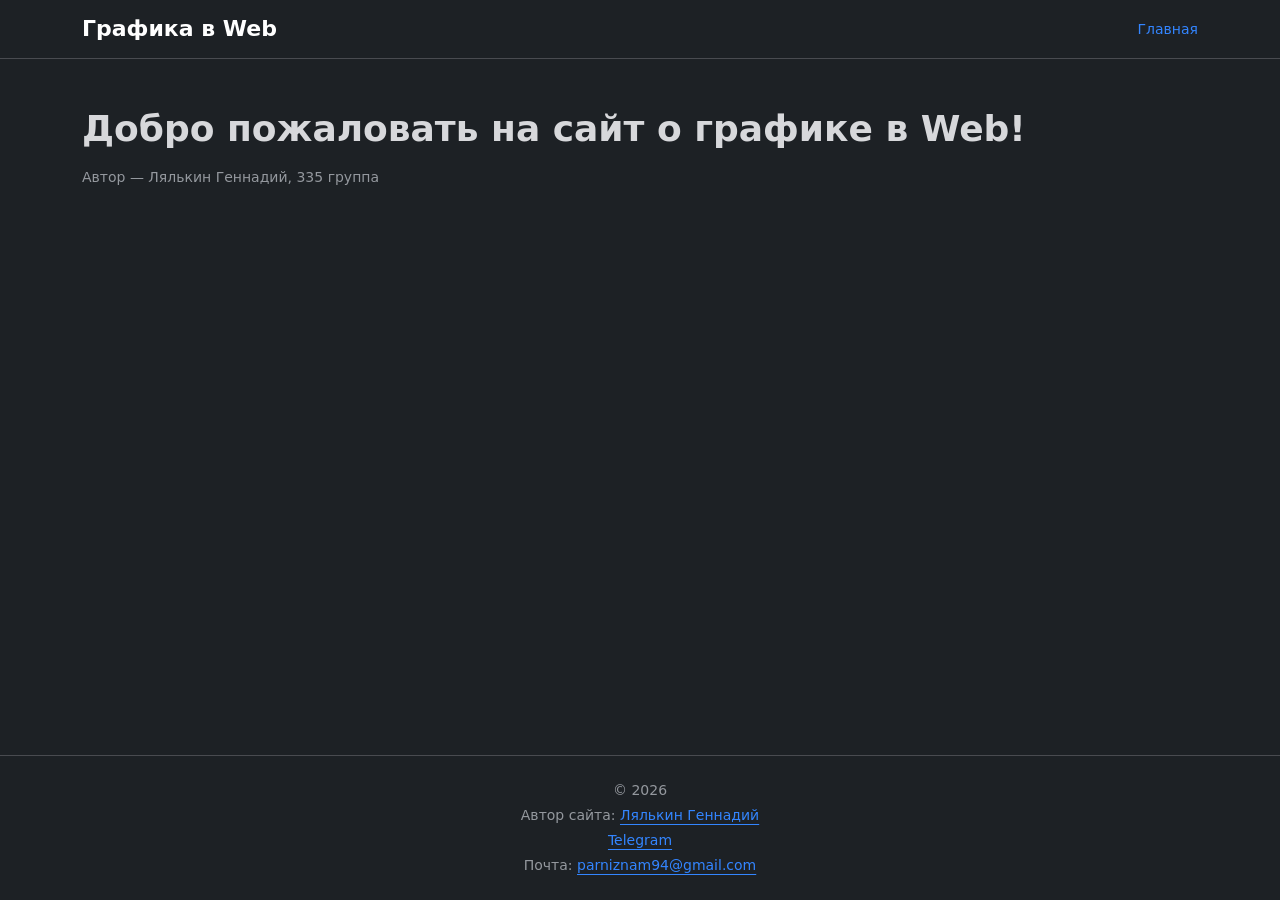
==== index.html @ 8d39fd08 "Создан index.html, подключен CSS-фреймворк Halfmoon, подготовлена база для сайта" ====
<!DOCTYPE html>
<html lang="ru" data-bs-theme="dark">
<head>
    <meta charset="UTF-8">
    <meta name="viewport" content="width=device-width, initial-scale=1">
    <title>Графика в Web — учебный проект</title>
    <link rel="stylesheet" href="./styles/halfmoon.min.css">
</head>
<body class="d-flex flex-column min-vh-100">
    <header class="py-3 border-bottom">
        <div class="container d-flex justify-content-between align-items-center">
            <a href="./index.html" class="h4 text-decoration-none text-body-emphasis mb-0">
                Графика в Web
            </a>
            <nav class="d-flex gap-3">
                <a href="./index.html" class="link-primary text-decoration-none">Главная</a>
            </nav>
        </div>
    </header>

    <main class="container py-5 flex-grow-1">
        <h1 class="mb-3">Добро пожаловать на сайт о графике в Web!</h1>
        <p class="text-body-secondary mb-0">Автор — Лялькин Геннадий, 335 группа</p>
    </main>

    <footer class="py-4 border-top">
        <address class="container text-center text-body-secondary mb-0">
            <p class="mb-1">© 2026</p>
            <p class="mb-1">Автор сайта: <a rel="author noopener" href="https://vk.ru/g.lyalkin/" target="_blank" class="link-primary">Лялькин Геннадий</a></p>
            <p class="mb-1"><a rel="me noopener" href="https://t.me/ReAPeR_228" target="_blank" class="link-primary">Telegram</a></p>
            <p class="mb-0">Почта: <a href="mailto:parniznam94@gmail.com" class="link-primary">parniznam94@gmail.com</a></p>
        </address>
    </footer>
</body>
</html>
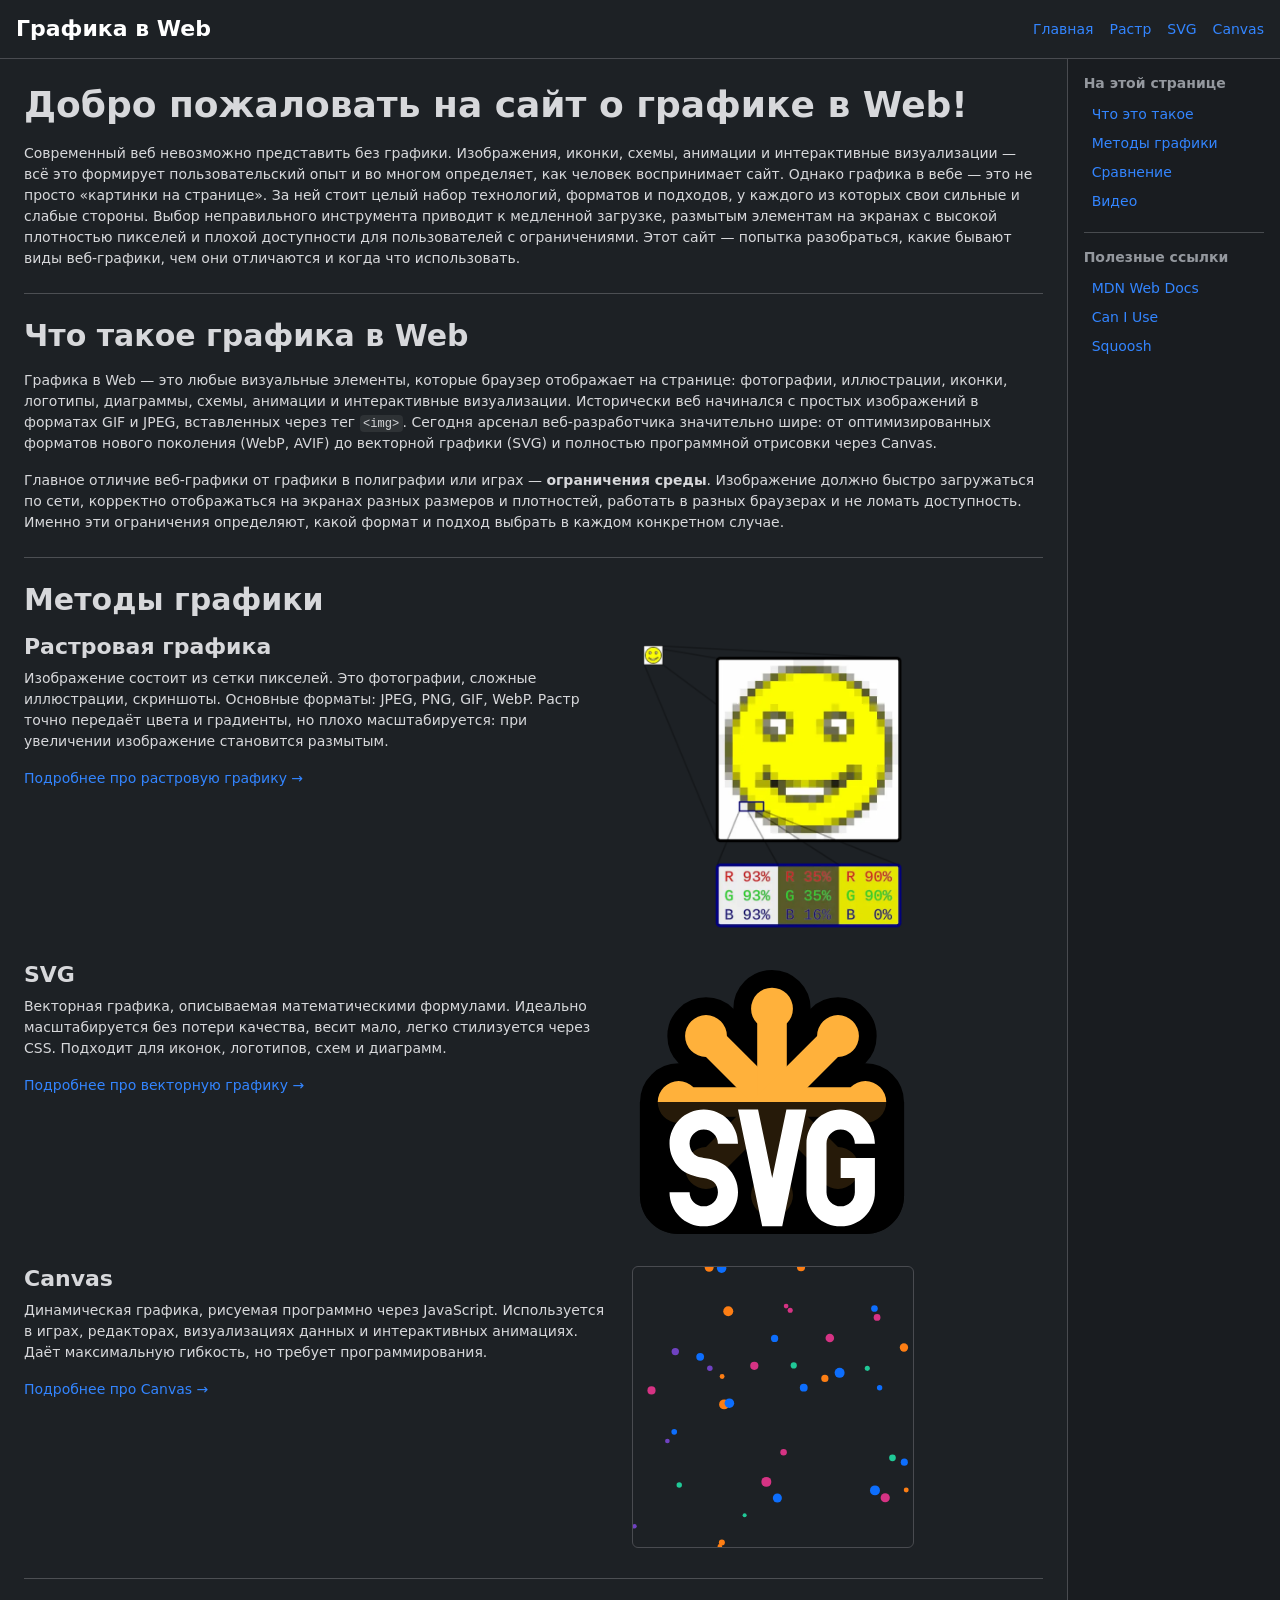
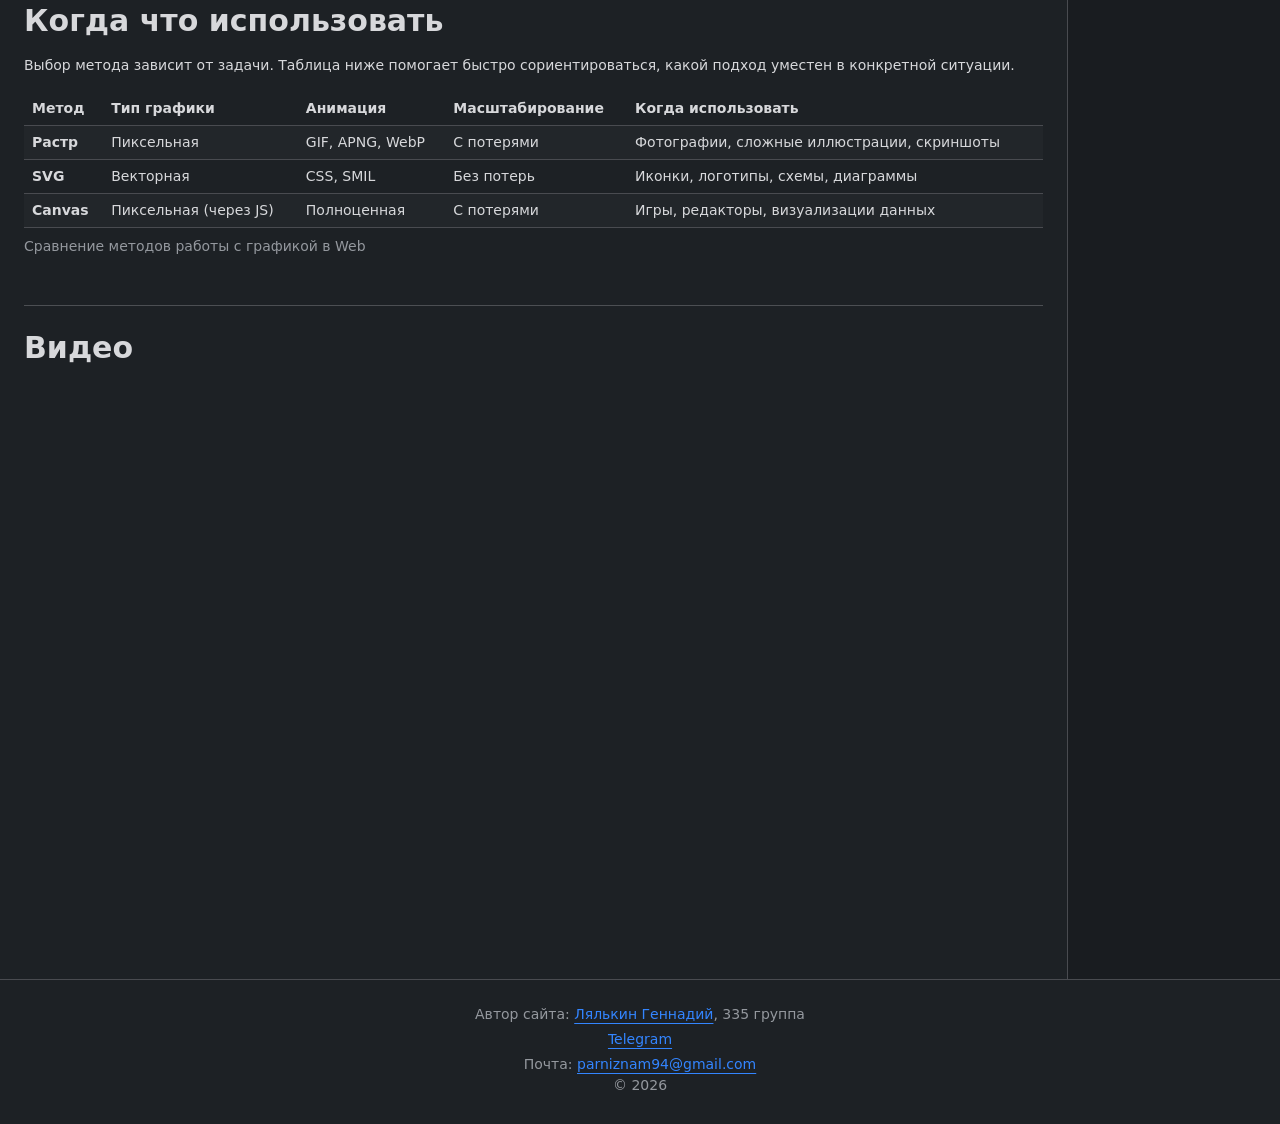
==== commit a94f167b: "Проработал index.html, подтянул custom.css и сделал анимацию на Canvas" ====
--- a/index.html
+++ b/index.html
@@ -5,31 +5,194 @@
     <meta name="viewport" content="width=device-width, initial-scale=1">
     <title>Графика в Web — учебный проект</title>
     <link rel="stylesheet" href="./styles/halfmoon.min.css">
+    <link rel="stylesheet" href="./styles/custom.css">
 </head>
 <body class="d-flex flex-column min-vh-100">
     <header class="py-3 border-bottom">
-        <div class="container d-flex justify-content-between align-items-center">
+        <div class="container-fluid d-flex justify-content-between align-items-center px-3">
             <a href="./index.html" class="h4 text-decoration-none text-body-emphasis mb-0">
                 Графика в Web
             </a>
-            <nav class="d-flex gap-3">
+            <nav class="d-none d-md-flex gap-3">
                 <a href="./index.html" class="link-primary text-decoration-none">Главная</a>
+                <a href="./raster.html" class="link-primary text-decoration-none">Растр</a>
+                <a href="./svg.html" class="link-primary text-decoration-none">SVG</a>
+                <a href="./canvas.html" class="link-primary text-decoration-none">Canvas</a>
             </nav>
+            <button class="btn btn-secondary d-md-none" type="button"
+                    data-bs-toggle="offcanvas" data-bs-target="#mobileNav"
+                    aria-label="Открыть меню">☰</button>
         </div>
     </header>
 
-    <main class="container py-5 flex-grow-1">
-        <h1 class="mb-3">Добро пожаловать на сайт о графике в Web!</h1>
-        <p class="text-body-secondary mb-0">Автор — Лялькин Геннадий, 335 группа</p>
-    </main>
+    <div class="container-fluid flex-grow-1 d-flex flex-column p-0">
+        <div class="row g-0 flex-grow-1">
+
+            <main class="col-12 col-md-9 col-lg-10 py-4 px-4">
+                <h1 class="mb-3">Добро пожаловать на сайт о графике в Web!</h1>
+                <p>Современный веб невозможно представить без графики. Изображения, иконки, схемы, анимации и интерактивные визуализации — всё это формирует пользовательский опыт и во многом определяет, как человек воспринимает сайт. Однако графика в вебе — это не просто «картинки на странице». За ней стоит целый набор технологий, форматов и подходов, у каждого из которых свои сильные и слабые стороны. Выбор неправильного инструмента приводит к медленной загрузке, размытым элементам на экранах с высокой плотностью пикселей и плохой доступности для пользователей с ограничениями. Этот сайт — попытка разобраться, какие бывают виды веб-графики, чем они отличаются и когда что использовать.</p>
+                <hr class="my-4">
+                <h2 id="about" class="mb-3">Что такое графика в Web</h2>
+                <p>Графика в Web — это любые визуальные элементы, которые браузер отображает на странице: фотографии, иллюстрации, иконки, логотипы, диаграммы, схемы, анимации и интерактивные визуализации. Исторически веб начинался с простых изображений в форматах GIF и JPEG, вставленных через тег <code>&lt;img&gt;</code>. Сегодня арсенал веб-разработчика значительно шире: от оптимизированных форматов нового поколения (WebP, AVIF) до векторной графики (SVG) и полностью программной отрисовки через Canvas.</p>
+                <p>Главное отличие веб-графики от графики в полиграфии или играх — <strong>ограничения среды</strong>. Изображение должно быстро загружаться по сети, корректно отображаться на экранах разных размеров и плотностей, работать в разных браузерах и не ломать доступность. Именно эти ограничения определяют, какой формат и подход выбрать в каждом конкретном случае.</p>
+                <hr class="my-4">
+                <h2 id="methods" class="mb-3">Методы графики</h2>
+                <div class="d-flex flex-column gap-4">
+                    <div class="row g-4">
+                        <div class="col-md-7">
+                            <h3 class="h4 mb-2">Растровая графика</h3>
+                            <p class="mb-3">Изображение состоит из сетки пикселей. Это фотографии, сложные иллюстрации, скриншоты. Основные форматы: JPEG, PNG, GIF, WebP. Растр точно передаёт цвета и градиенты, но плохо масштабируется: при увеличении изображение становится размытым.</p>
+                            <a href="./raster.html" class="link-primary text-decoration-none">Подробнее про растровую графику →</a>
+                        </div>
+                        <div class="col-md-5">
+                            <img src="./images/raster-thumb-1280.webp"
+                                 srcset="./images/raster-thumb-640.webp 640w,
+                                         ./images/raster-thumb-1280.webp 1280w"
+                                 sizes="(max-width: 768px) 100vw, 280px"
+                                 alt="Пример растровой графики"
+                                 class="img-fluid rounded"
+                                 style="max-width: 280px;"
+                                 loading="lazy"
+                                 width="1280" height="1392">
+                        </div>
+                    </div>
+                    <div class="row g-4">
+                        <div class="col-md-7">
+                            <h3 class="h4 mb-2">SVG</h3>
+                            <p class="mb-3">Векторная графика, описываемая математическими формулами. Идеально масштабируется без потери качества, весит мало, легко стилизуется через CSS. Подходит для иконок, логотипов, схем и диаграмм.</p>
+                            <a href="./svg.html" class="link-primary text-decoration-none">Подробнее про векторную графику →</a>
+                        </div>
+                        <div class="col-md-5">
+                            <img src="./images/svg-thumb.svg"
+                             alt="Пример SVG-графики"
+                             class="img-fluid"
+                             style="max-width: 280px;"
+                             loading="lazy"
+                             width="300" height="300">
+                        </div>
+                    </div>
+                    <div class="row g-4">
+                        <div class="col-md-7">
+                            <h3 class="h4 mb-2">Canvas</h3>
+                            <p class="mb-3">Динамическая графика, рисуемая программно через JavaScript. Используется в играх, редакторах, визуализациях данных и интерактивных анимациях. Даёт максимальную гибкость, но требует программирования.</p>
+                            <a href="./canvas.html" class="link-primary text-decoration-none">Подробнее про Canvas →</a>
+                        </div>
+                        <div class="col-md-5">
+                            <canvas id="canvasDemo" width="280" height="280" class="rounded border"></canvas>
+                        </div>
+                    </div>
+                </div>
+                <hr class="my-4">
+                <h2 id="comparison" class="mb-3">Когда что использовать</h2>
+                <p>Выбор метода зависит от задачи. Таблица ниже помогает быстро сориентироваться, какой подход уместен в конкретной ситуации.</p>
+                <div class="table-responsive">
+                    <table class="table table-striped table-hover align-middle">
+                        <caption>Сравнение методов работы с графикой в Web</caption>
+                        <thead>
+                            <tr>
+                                <th scope="col">Метод</th>
+                                <th scope="col">Тип графики</th>
+                                <th scope="col">Анимация</th>
+                                <th scope="col">Масштабирование</th>
+                                <th scope="col">Когда использовать</th>
+                            </tr>
+                        </thead>
+                        <tbody>
+                            <tr>
+                                <th scope="row">Растр</th>
+                                <td>Пиксельная</td>
+                                <td>GIF, APNG, WebP</td>
+                                <td>С потерями</td>
+                                <td>Фотографии, сложные иллюстрации, скриншоты</td>
+                            </tr>
+                            <tr>
+                                <th scope="row">SVG</th>
+                                <td>Векторная</td>
+                                <td>CSS, SMIL</td>
+                                <td>Без потерь</td>
+                                <td>Иконки, логотипы, схемы, диаграммы</td>
+                            </tr>
+                            <tr>
+                                <th scope="row">Canvas</th>
+                                <td>Пиксельная (через JS)</td>
+                                <td>Полноценная</td>
+                                <td>С потерями</td>
+                                <td>Игры, редакторы, визуализации данных</td>
+                            </tr>
+                        </tbody>
+                    </table>
+                </div>
+                <hr class="my-4">
+                <h2 id="video" class="mb-3">Видео</h2>
+                <div class="ratio ratio-16x9">
+                    <iframe src="https://rutube.ru/play/embed/f599ffce4bc2fd7207452500a7800786/?skinColor=000000"
+                            title="Видео о графике в Web"
+                            allow="clipboard-write; autoplay"
+                            allowfullscreen
+                            loading="lazy"></iframe>
+                </div>
+            </main>
+
+            <aside class="col-md-3 col-lg-2 bg-body-tertiary border-start d-none d-md-block">
+                <div class="position-sticky top-0 p-3">
+                    <nav class="nav flex-column">
+                        <h6 class="text-body-secondary mb-2">На этой странице</h6>
+                        <a class="nav-link" href="#about">Что это такое</a>
+                        <a class="nav-link" href="#methods">Методы графики</a>
+                        <a class="nav-link" href="#comparison">Сравнение</a>
+                        <a class="nav-link" href="#video">Видео</a>
+                    </nav>
+
+                    <hr class="my-3">
+
+                    <h6 class="text-body-secondary mb-2">Полезные ссылки</h6>
+                    <ul class="nav flex-column">
+                        <li><a class="nav-link" href="https://developer.mozilla.org/ru/docs/Web" target="_blank" rel="noopener">MDN Web Docs</a></li>
+                        <li><a class="nav-link" href="https://caniuse.com" target="_blank" rel="noopener">Can I Use</a></li>
+                        <li><a class="nav-link" href="https://squoosh.app" target="_blank" rel="noopener">Squoosh</a></li>
+                    </ul>
+                </div>
+            </aside>
+
+        </div>
+    </div>
 
     <footer class="py-4 border-top">
         <address class="container text-center text-body-secondary mb-0">
-            <p class="mb-1">© 2026</p>
-            <p class="mb-1">Автор сайта: <a rel="author noopener" href="https://vk.ru/g.lyalkin/" target="_blank" class="link-primary">Лялькин Геннадий</a></p>
+            <p class="mb-1">Автор сайта: <a rel="author noopener" href="https://vk.ru/g.lyalkin/" target="_blank" class="link-primary">Лялькин Геннадий</a>, 335 группа</p>
             <p class="mb-1"><a rel="me noopener" href="https://t.me/ReAPeR_228" target="_blank" class="link-primary">Telegram</a></p>
             <p class="mb-0">Почта: <a href="mailto:parniznam94@gmail.com" class="link-primary">parniznam94@gmail.com</a></p>
+            <p class="mb-1">© 2026</p>
         </address>
     </footer>
+
+    <div class="offcanvas offcanvas-start" tabindex="-1" id="mobileNav">
+        <div class="offcanvas-header">
+            <h5 class="offcanvas-title">Меню</h5>
+            <button type="button" class="btn-close" data-bs-dismiss="offcanvas" aria-label="Закрыть"></button>
+        </div>
+        <div class="offcanvas-body">
+            <nav class="nav flex-column">
+                <h6 class="text-body-secondary mb-2">Разделы</h6>
+                <a class="nav-link active" href="./index.html">Главная</a>
+                <a class="nav-link" href="./raster.html">Растр</a>
+                <a class="nav-link" href="./svg.html">SVG</a>
+                <a class="nav-link" href="./canvas.html">Canvas</a>
+            </nav>
+
+            <hr class="my-3">
+
+            <nav class="nav flex-column">
+                <h6 class="text-body-secondary mb-2">На этой странице</h6>
+                <a class="nav-link" href="#about" data-bs-dismiss="offcanvas">Что это такое</a>
+                <a class="nav-link" href="#methods" data-bs-dismiss="offcanvas">Методы графики</a>
+                <a class="nav-link" href="#comparison" data-bs-dismiss="offcanvas">Сравнение</a>
+                <a class="nav-link" href="#video" data-bs-dismiss="offcanvas">Видео</a>
+            </nav>
+        </div>
+    </div>
+
+    <script src="./scripts/bootstrap.bundle.min.js"></script>
+    <script src="./scripts/canvas-demo.min.js"></script>
 </body>
 </html>
--- a/styles/custom.css
+++ b/styles/custom.css
@@ -0,0 +1,7 @@
+html {
+    scroll-behavior: smooth;
+}
+
+h2[id] {
+    scroll-margin-top: 20px;
+}
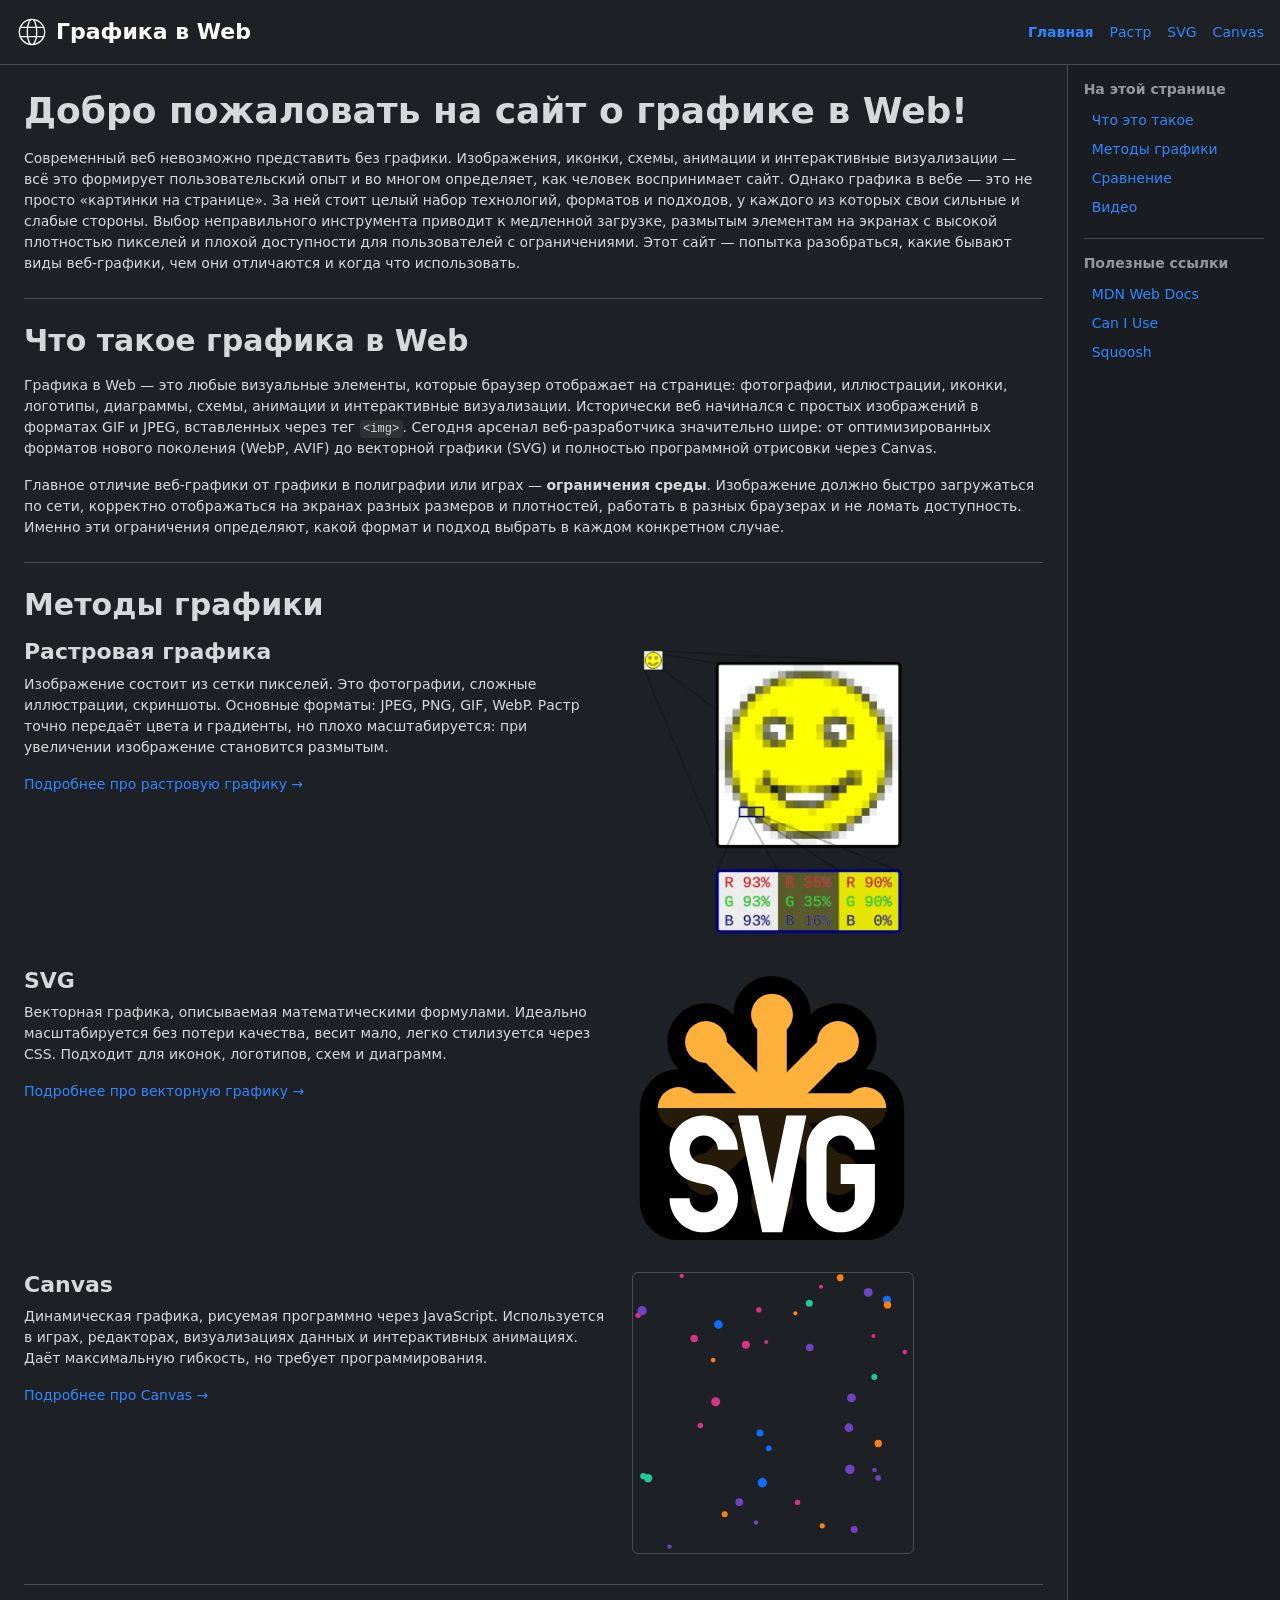
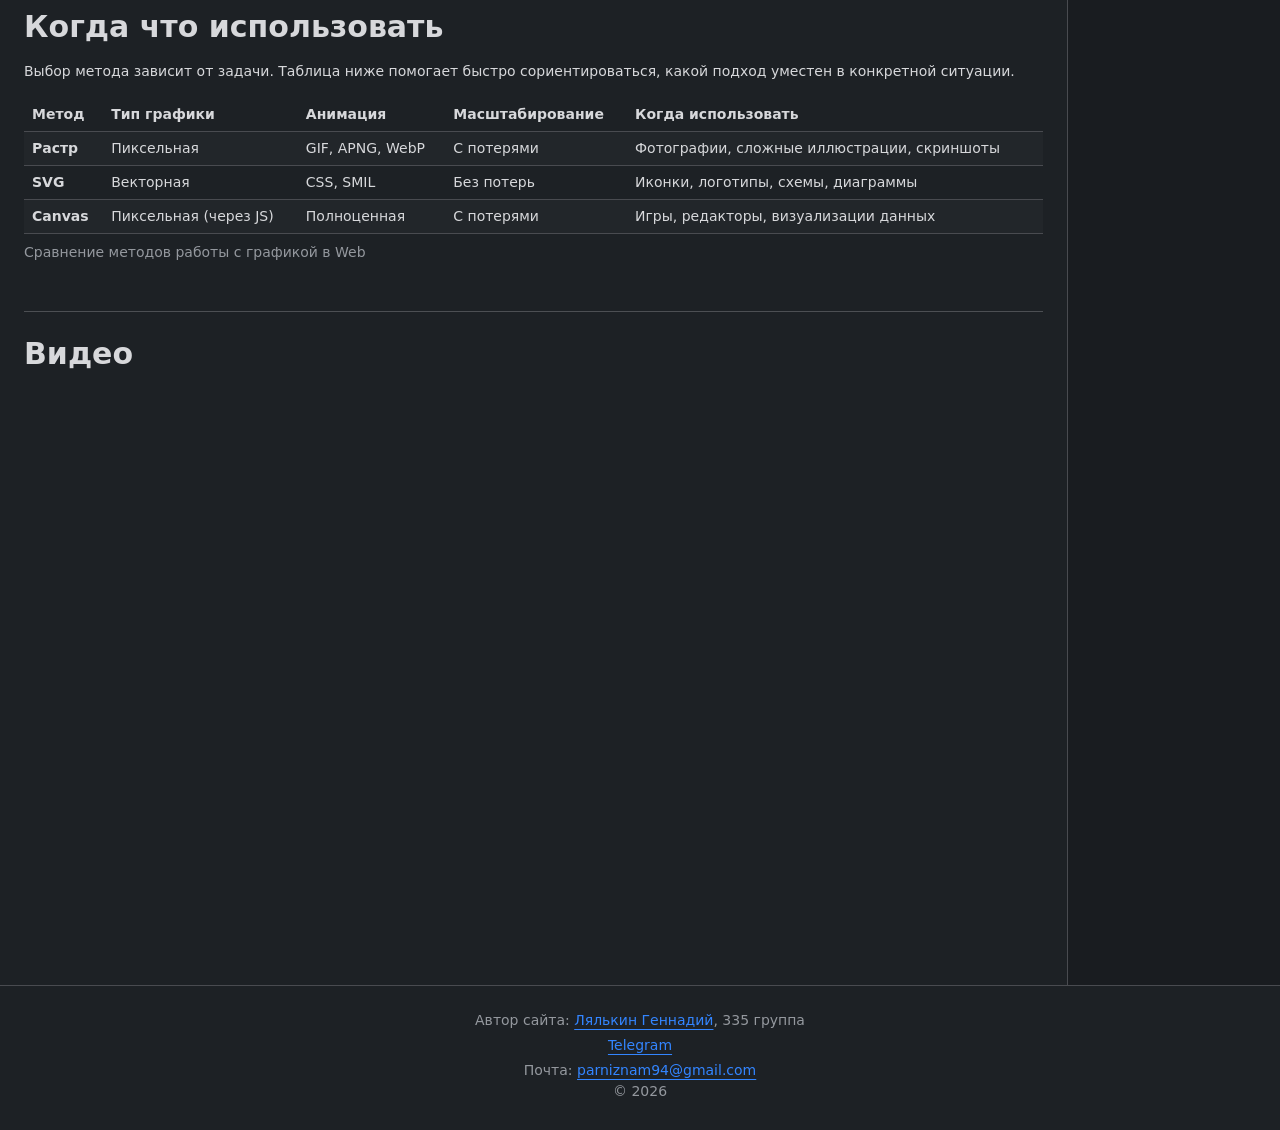
==== commit b20d77a6: "Сделал raster.html, немного переделал index.html" ====
--- a/index.html
+++ b/index.html
@@ -3,6 +3,7 @@
 <head>
     <meta charset="UTF-8">
     <meta name="viewport" content="width=device-width, initial-scale=1">
+    <link rel="icon" type="image/svg+xml" href="./favicon.svg">
     <title>Графика в Web — учебный проект</title>
     <link rel="stylesheet" href="./styles/halfmoon.min.css">
     <link rel="stylesheet" href="./styles/custom.css">
@@ -10,11 +11,12 @@
 <body class="d-flex flex-column min-vh-100">
     <header class="py-3 border-bottom">
         <div class="container-fluid d-flex justify-content-between align-items-center px-3">
-            <a href="./index.html" class="h4 text-decoration-none text-body-emphasis mb-0">
+            <a href="./index.html" class="h4 d-flex align-items-center gap-2 text-decoration-none text-body-emphasis mb-0">
+                <img src="./images/icon.svg" alt="" width="32" height="32">
                 Графика в Web
             </a>
             <nav class="d-none d-md-flex gap-3">
-                <a href="./index.html" class="link-primary text-decoration-none">Главная</a>
+                <a href="./index.html" class="link-primary text-decoration-none fw-bold">Главная</a>
                 <a href="./raster.html" class="link-primary text-decoration-none">Растр</a>
                 <a href="./svg.html" class="link-primary text-decoration-none">SVG</a>
                 <a href="./canvas.html" class="link-primary text-decoration-none">Canvas</a>
@@ -50,6 +52,7 @@
                                          ./images/raster-thumb-1280.webp 1280w"
                                  sizes="(max-width: 768px) 100vw, 280px"
                                  alt="Пример растровой графики"
+                                 title="Растровая графика: пример фотографии"
                                  class="img-fluid rounded"
                                  style="max-width: 280px;"
                                  loading="lazy"
@@ -65,6 +68,7 @@
                         <div class="col-md-5">
                             <img src="./images/svg-thumb.svg"
                              alt="Пример SVG-графики"
+                             title="Векторная графика: пример логотипа"
                              class="img-fluid"
                              style="max-width: 280px;"
                              loading="lazy"
@@ -136,7 +140,7 @@
             <aside class="col-md-3 col-lg-2 bg-body-tertiary border-start d-none d-md-block">
                 <div class="position-sticky top-0 p-3">
                     <nav class="nav flex-column">
-                        <h6 class="text-body-secondary mb-2">На этой странице</h6>
+                        <p class="h6 text-body-secondary mb-2">На этой странице</p>
                         <a class="nav-link" href="#about">Что это такое</a>
                         <a class="nav-link" href="#methods">Методы графики</a>
                         <a class="nav-link" href="#comparison">Сравнение</a>
@@ -145,7 +149,7 @@
 
                     <hr class="my-3">
 
-                    <h6 class="text-body-secondary mb-2">Полезные ссылки</h6>
+                    <p class="h6 text-body-secondary mb-2">Полезные ссылки</p>
                     <ul class="nav flex-column">
                         <li><a class="nav-link" href="https://developer.mozilla.org/ru/docs/Web" target="_blank" rel="noopener">MDN Web Docs</a></li>
                         <li><a class="nav-link" href="https://caniuse.com" target="_blank" rel="noopener">Can I Use</a></li>
@@ -168,12 +172,12 @@
 
     <div class="offcanvas offcanvas-start" tabindex="-1" id="mobileNav">
         <div class="offcanvas-header">
-            <h5 class="offcanvas-title">Меню</h5>
+            <p class="h5 offcanvas-title">Меню</p>
             <button type="button" class="btn-close" data-bs-dismiss="offcanvas" aria-label="Закрыть"></button>
         </div>
         <div class="offcanvas-body">
             <nav class="nav flex-column">
-                <h6 class="text-body-secondary mb-2">Разделы</h6>
+                <p class="h6 text-body-secondary mb-2">Разделы</p>
                 <a class="nav-link active" href="./index.html">Главная</a>
                 <a class="nav-link" href="./raster.html">Растр</a>
                 <a class="nav-link" href="./svg.html">SVG</a>
@@ -183,7 +187,7 @@
             <hr class="my-3">
 
             <nav class="nav flex-column">
-                <h6 class="text-body-secondary mb-2">На этой странице</h6>
+                <p class="h6 text-body-secondary mb-2">На этой странице</p>
                 <a class="nav-link" href="#about" data-bs-dismiss="offcanvas">Что это такое</a>
                 <a class="nav-link" href="#methods" data-bs-dismiss="offcanvas">Методы графики</a>
                 <a class="nav-link" href="#comparison" data-bs-dismiss="offcanvas">Сравнение</a>
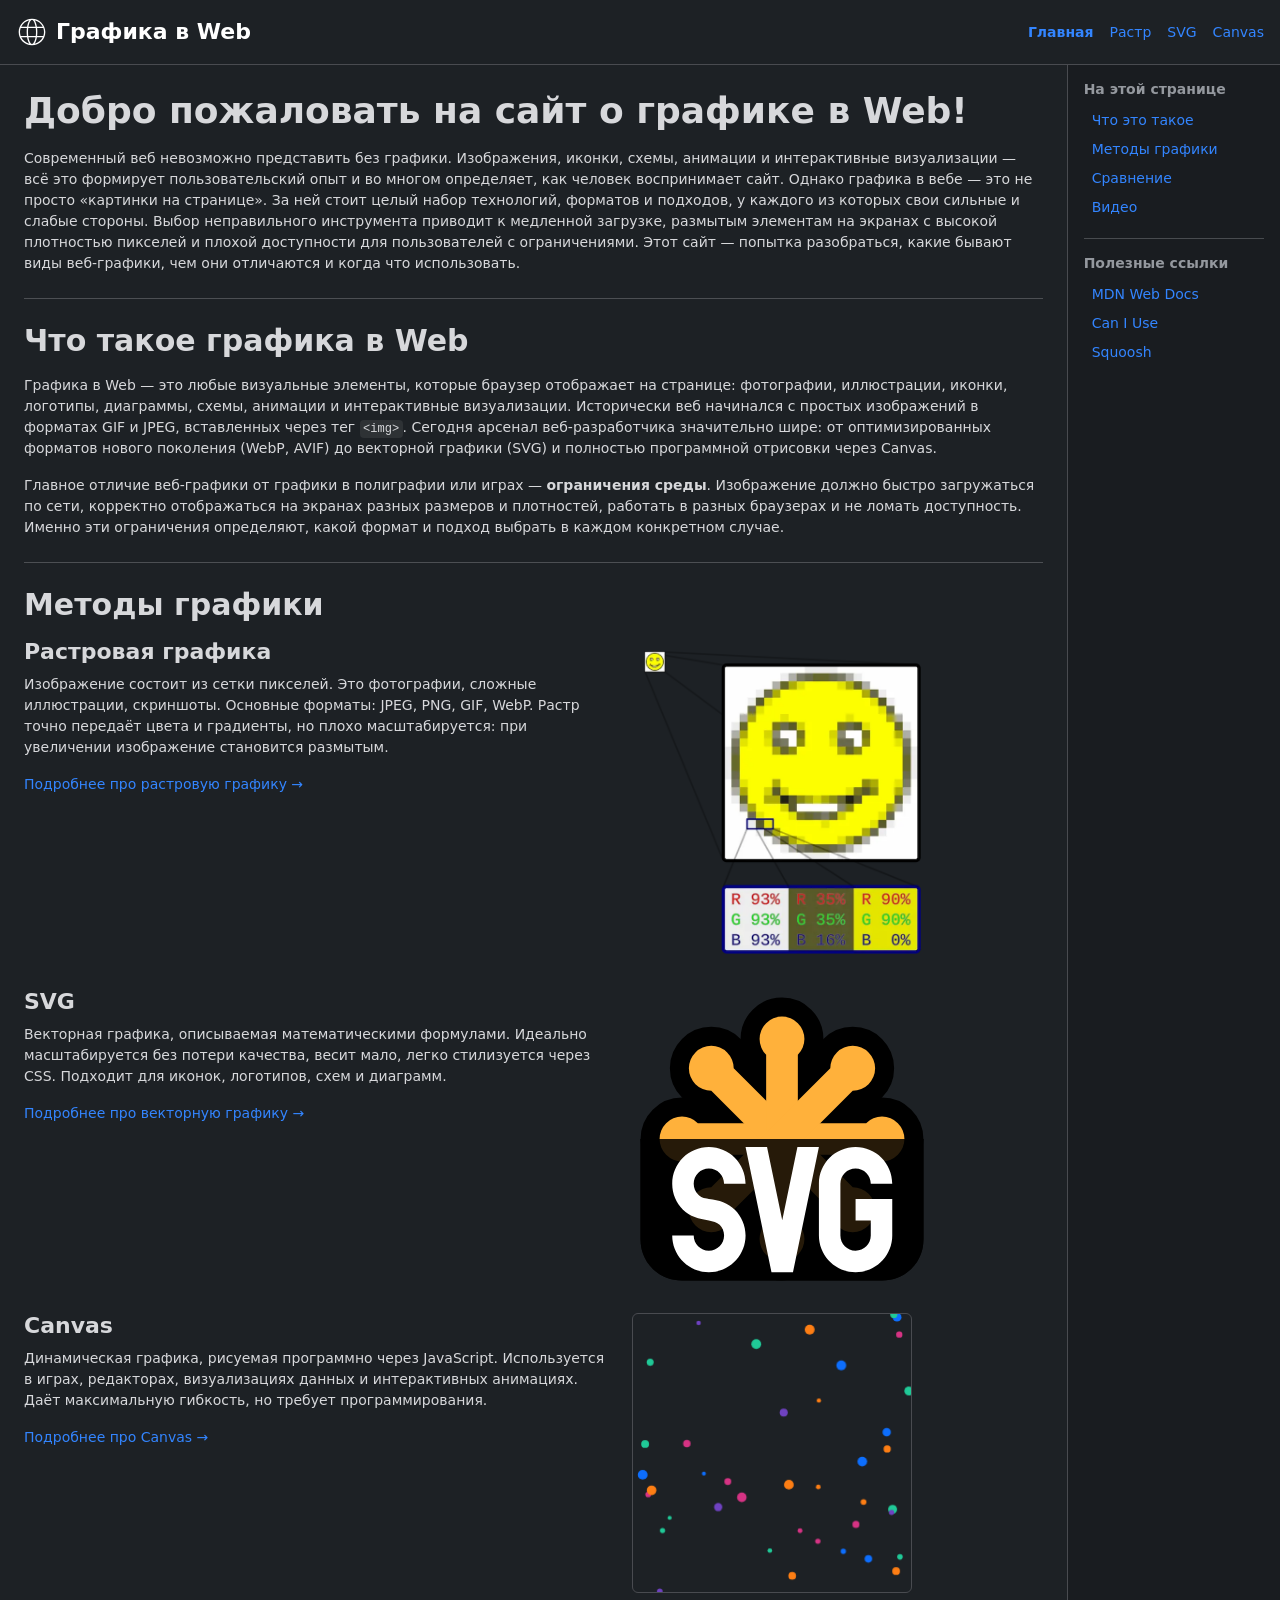
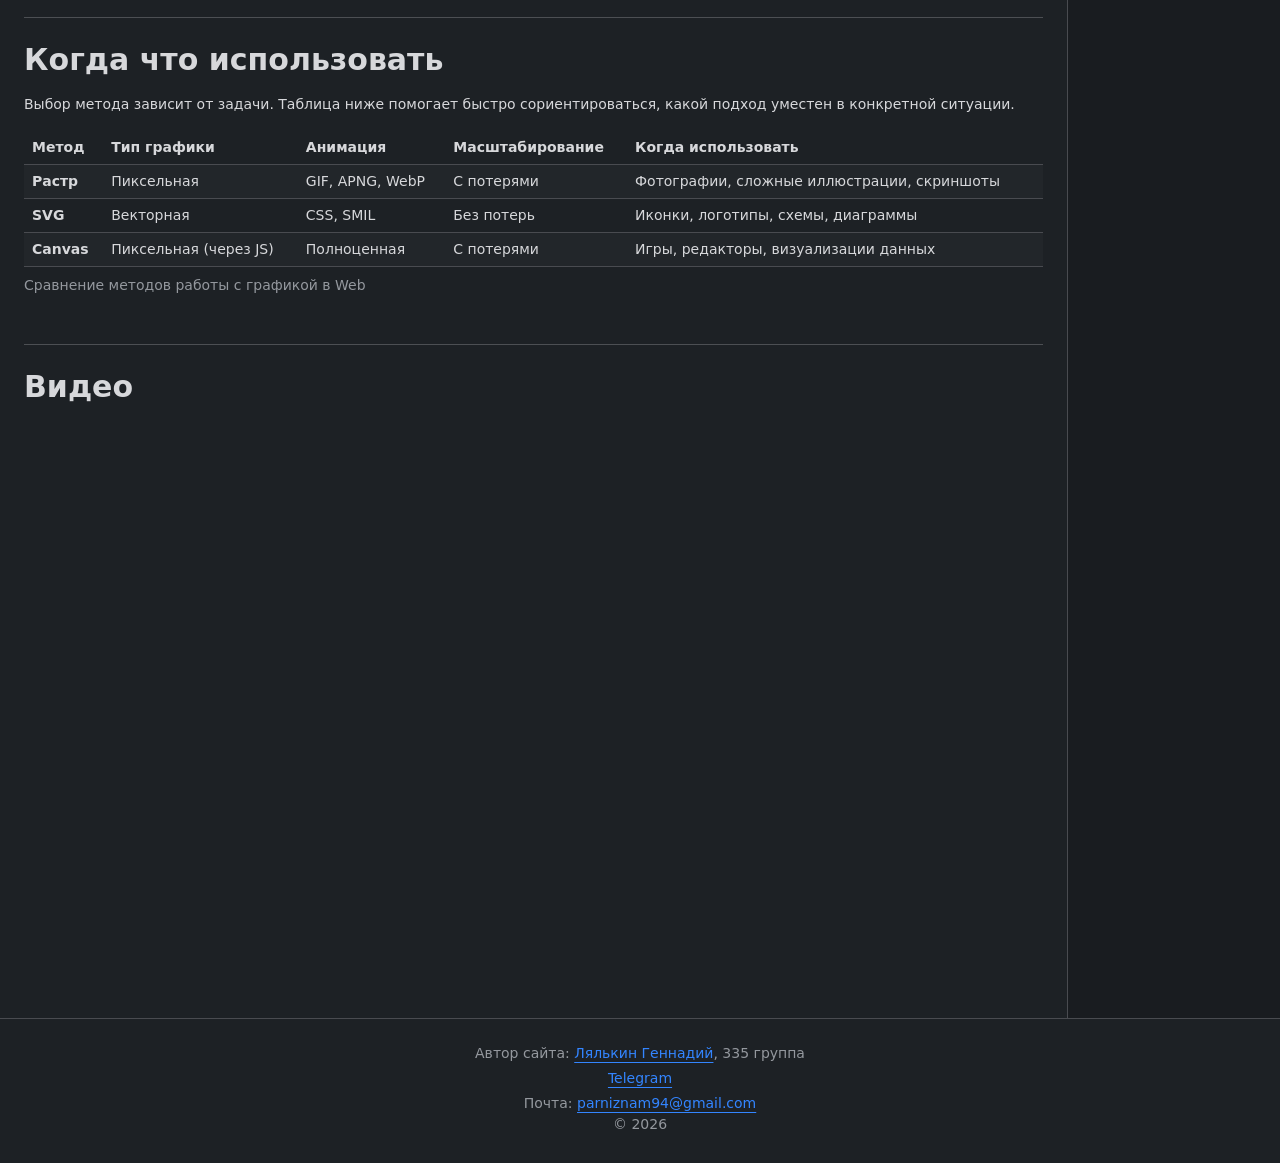
==== commit 1b11f569: "Починил навигацию по странице через offcanvas, доделал все страницы" ====
--- a/index.html
+++ b/index.html
@@ -53,8 +53,7 @@
                                  sizes="(max-width: 768px) 100vw, 280px"
                                  alt="Пример растровой графики"
                                  title="Растровая графика: пример фотографии"
-                                 class="img-fluid rounded"
-                                 style="max-width: 280px;"
+                                 class="img-fluid specific-w-300 rounded"
                                  loading="lazy"
                                  width="1280" height="1392">
                         </div>
@@ -69,8 +68,7 @@
                             <img src="./images/svg-thumb.svg"
                              alt="Пример SVG-графики"
                              title="Векторная графика: пример логотипа"
-                             class="img-fluid"
-                             style="max-width: 280px;"
+                             class="img-fluid specific-w-300 rounded"
                              loading="lazy"
                              width="300" height="300">
                         </div>
@@ -82,7 +80,9 @@
                             <a href="./canvas.html" class="link-primary text-decoration-none">Подробнее про Canvas →</a>
                         </div>
                         <div class="col-md-5">
-                            <canvas id="canvasDemo" width="280" height="280" class="rounded border"></canvas>
+                            <canvas id="canvasDemo" width="280" height="280"
+                            class="rounded border d-block"
+                            style="max-width: 280px; width: 100%; height: auto;"></canvas>
                         </div>
                     </div>
                 </div>
@@ -198,5 +198,6 @@
 
     <script src="./scripts/bootstrap.bundle.min.js"></script>
     <script src="./scripts/canvas-demo.min.js"></script>
+    <script src="./scripts/mobile-nav.js"></script>
 </body>
 </html>
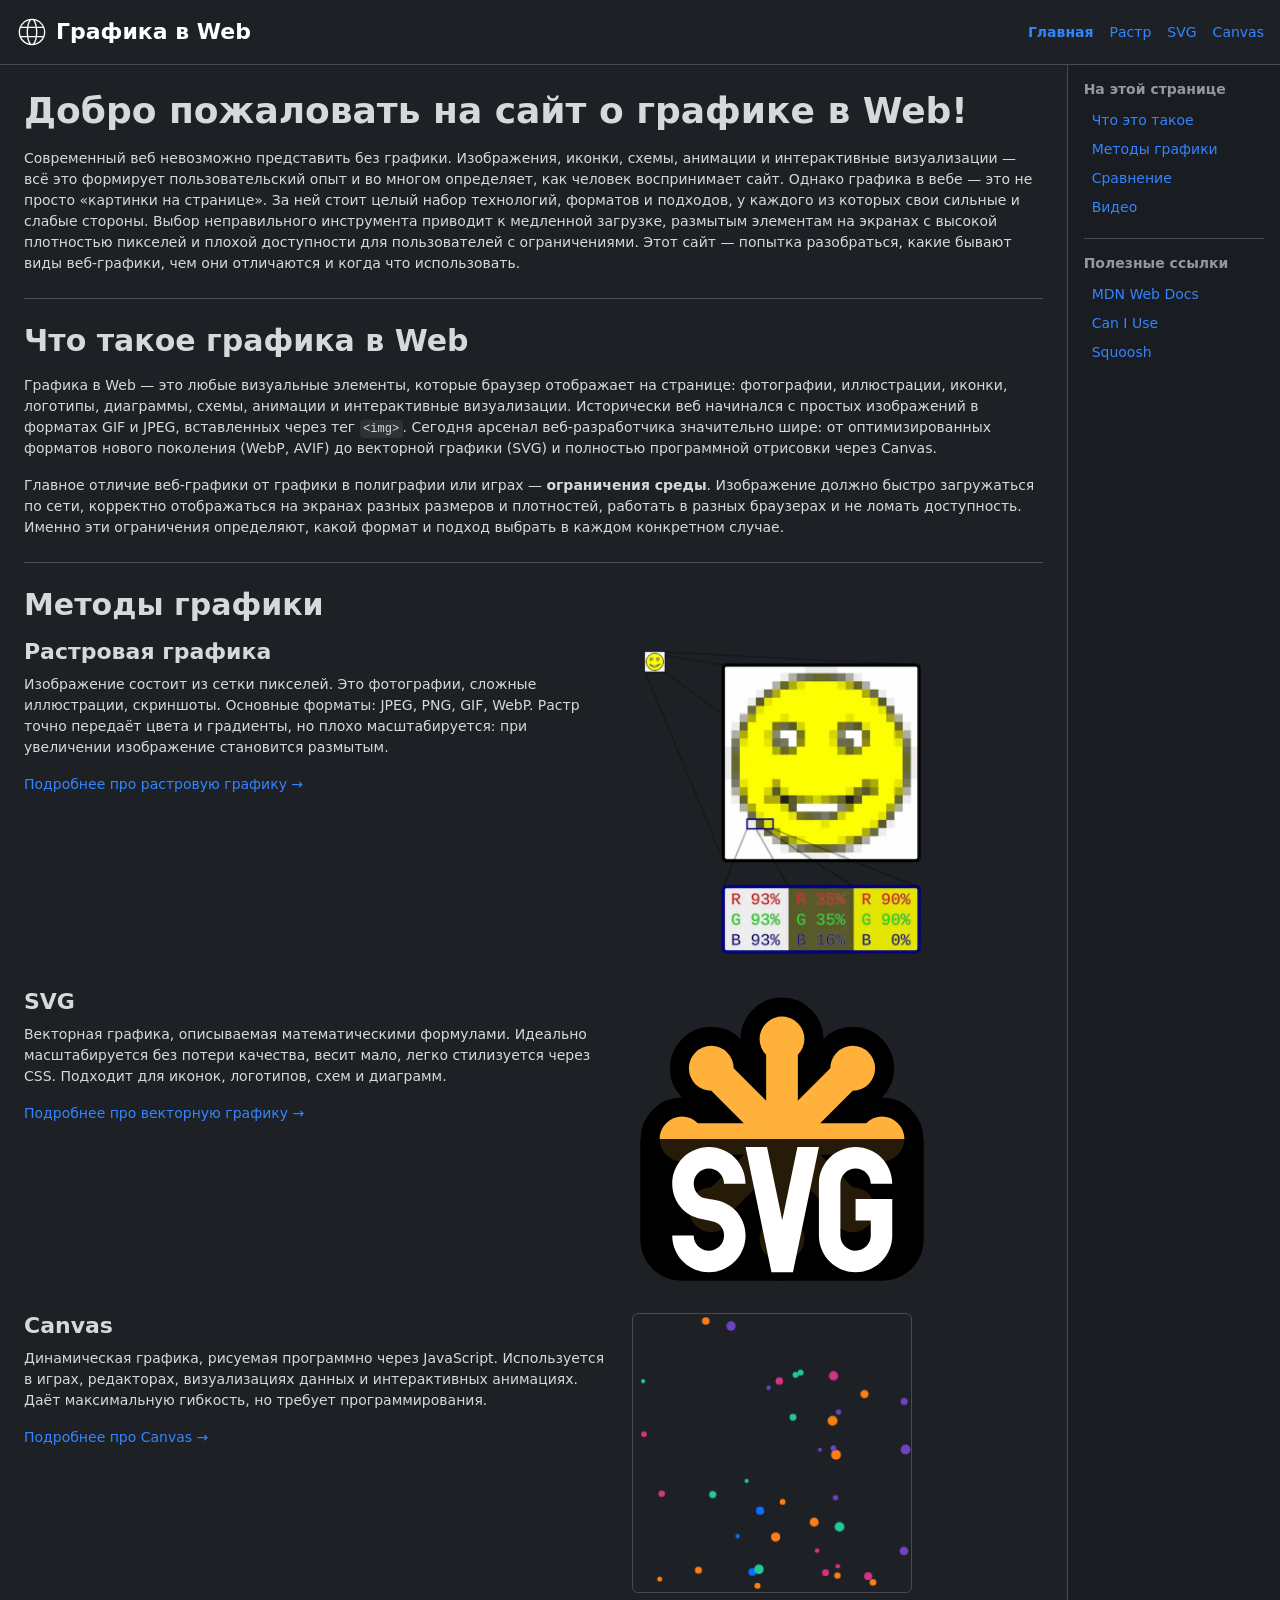
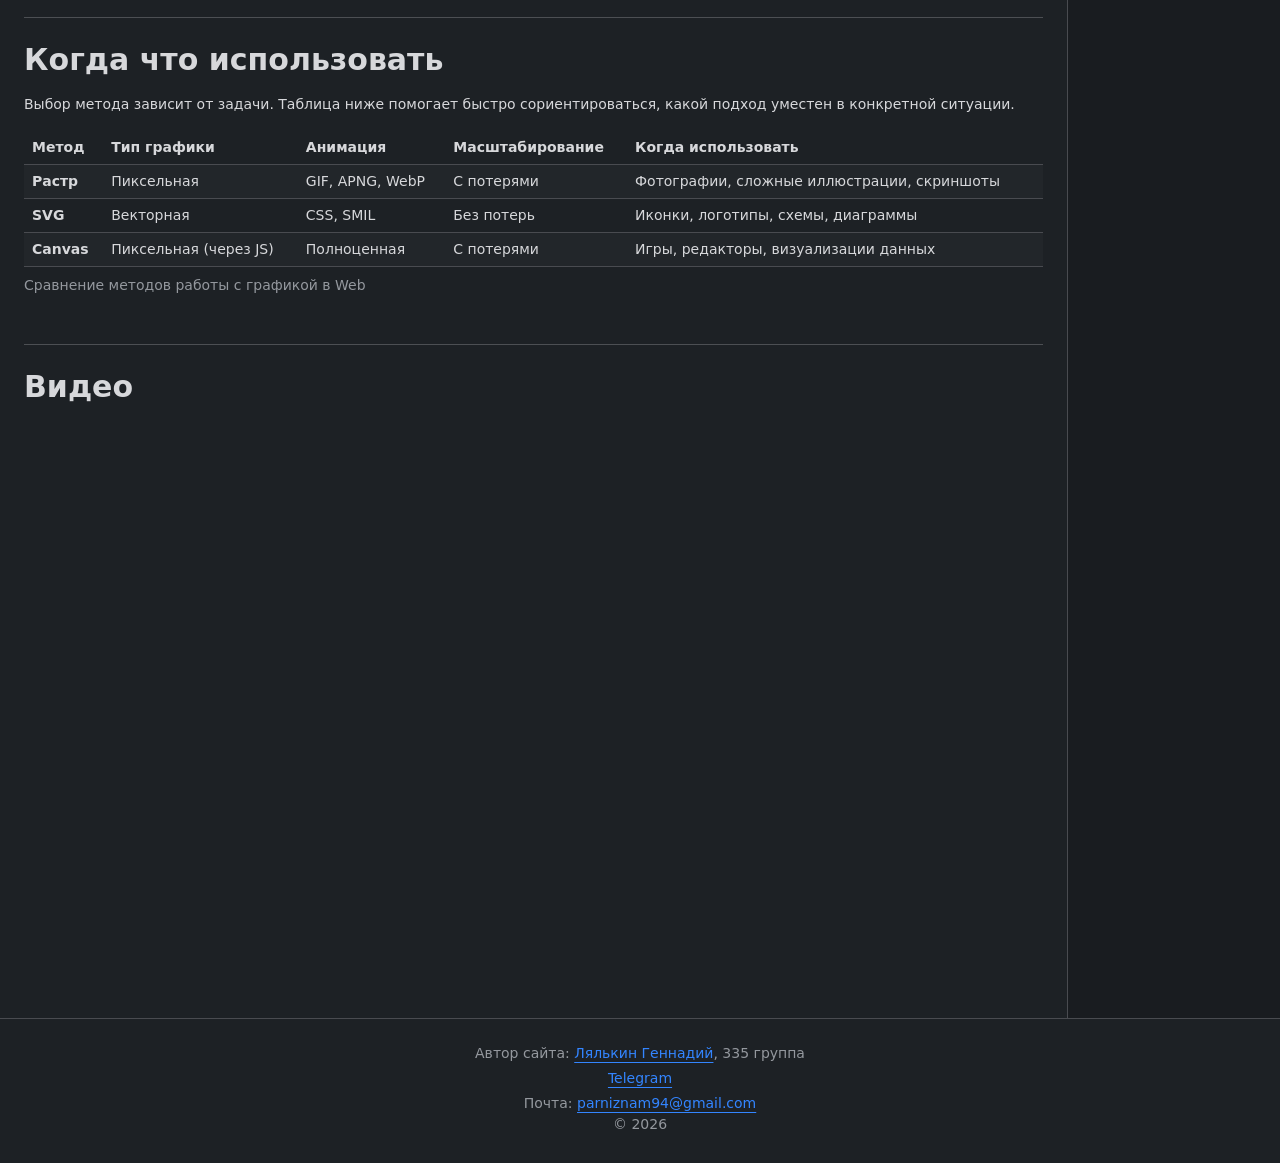
==== commit a5161e5d: "минимизировал все css и js" ====
--- a/index.html
+++ b/index.html
@@ -6,7 +6,7 @@
     <link rel="icon" type="image/svg+xml" href="./favicon.svg">
     <title>Графика в Web — учебный проект</title>
     <link rel="stylesheet" href="./styles/halfmoon.min.css">
-    <link rel="stylesheet" href="./styles/custom.css">
+    <link rel="stylesheet" href="./styles/custom.min.css">
 </head>
 <body class="d-flex flex-column min-vh-100">
     <header class="py-3 border-bottom">
@@ -198,6 +198,6 @@
 
     <script src="./scripts/bootstrap.bundle.min.js"></script>
     <script src="./scripts/canvas-demo.min.js"></script>
-    <script src="./scripts/mobile-nav.js"></script>
+    <script src="./scripts/mobile-nav.min.js"></script>
 </body>
 </html>
--- a/styles/custom.min.css
+++ b/styles/custom.min.css
@@ -0,0 +1 @@
+html{scroll-behavior:smooth}h2[id]{scroll-margin-top:20px}
